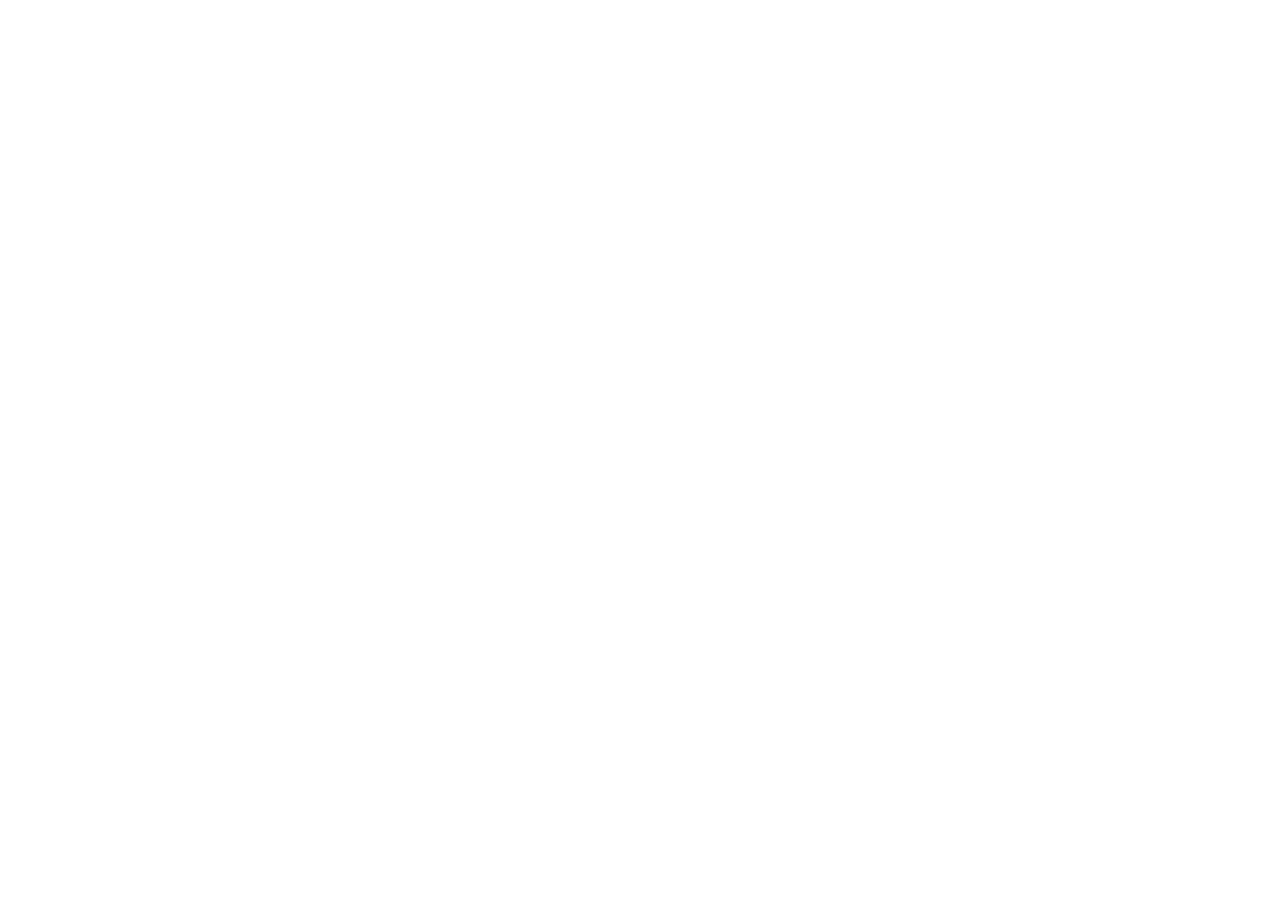
==== HTML/login.html @ ebfd6697 "made few improvements to loading times" ====
<!DOCTYPE html>
<html lang="en">
<head>
    <meta charset="UTF-8">
    <meta name="viewport" content="width=device-width, initial-scale=1.0">
    <title>Login</title>
</head>
<body>
    
</body>
</html>
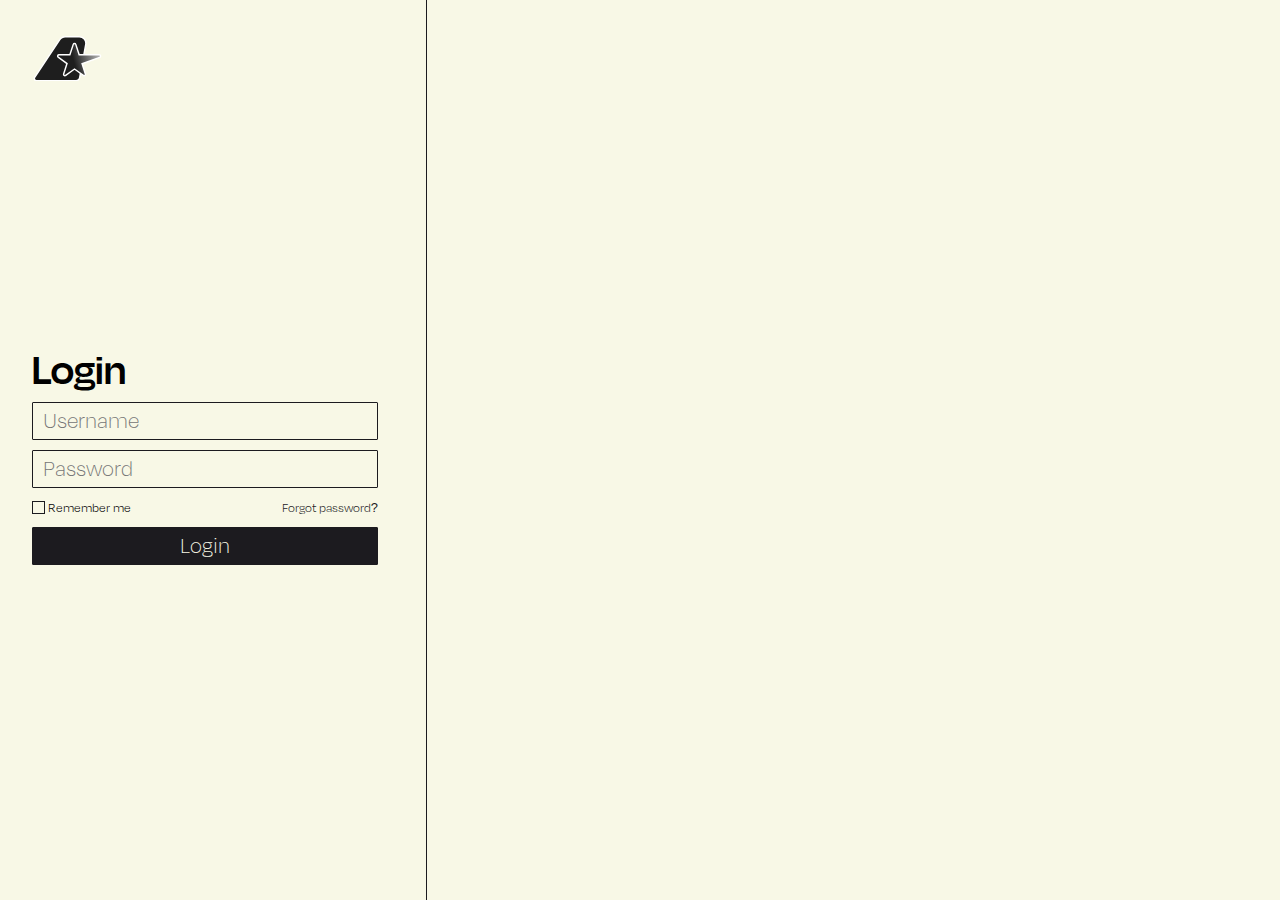
==== commit 100b927d: "fixed fonts (for real this time!) & added login page" ====
--- a/HTML/login.html
+++ b/HTML/login.html
@@ -3,9 +3,52 @@
 <head>
     <meta charset="UTF-8">
     <meta name="viewport" content="width=device-width, initial-scale=1.0">
+    <link rel="icon" type="image/png" href="../FAVICONS/favicon16.png" sizes="16x16">
+    <link rel="icon" type="image/png" href="../FAVICONS/favicon32.png" sizes="32x32">
+    <link rel="icon" type="image/png" href="../FAVICONS/favicon48.png" sizes="48x48">
+    <link rel="icon" type="image/png" href="../FAVICONS/favicon180.png" sizes="180x180">
+    <link rel="stylesheet" href="../CSS/login.css">
+    <link rel="stylesheet" href="../FONTS/fonts.css">
     <title>Login</title>
+    <style>
+        /*
+        Josh's Custom CSS Reset
+        https://www.joshwcomeau.com/css/custom-css-reset/
+        */
+        *, *::before, *::after {box-sizing: border-box;} * {margin: 0;} body {line-height: 1.5; -webkit-font-smoothing: antialiased;} img, picture, video, canvas, svg {display: block; max-width: 100%;} input, button, textarea, select {font: inherit;} p, h1, h2, h3, h4, h5, h6 {overflow-wrap: break-word;} #root, #__next {isolation: isolate;}
+    </style>
 </head>
-<body>
-    
+<body onload="reset()">
+    <a href="#">
+        <svg viewBox="0 0 1900 1247" fill="none" xmlns="http://www.w3.org/2000/svg" class="logo">
+        <path d="M1433.32 231.056L1433.32 231.048L1433.32 231.04C1443.39 175.68 1430.05 125.969 1393.57 83.6533C1357.29 41.5611 1310.64 20.192 1255.05 20.192H869.926C839.075 20.192 810.01 27.8332 783.049 43.0083C756.516 57.9423 735.278 77.5276 719.87 101.843L30.8232 1135.41C24.7349 1144.55 20.8069 1154.7 20.2578 1165.68C19.7057 1176.72 22.6428 1187.17 28.0441 1196.71L28.0502 1196.72C39.7036 1217.25 59.3137 1227.02 82.7769 1227.02H1167.22C1190.7 1227.02 1212.09 1219.6 1230.77 1205.13C1249.94 1190.28 1261.87 1170.45 1266.11 1146.52C1266.11 1146.5 1266.11 1146.48 1266.12 1146.46L1433.32 231.056Z" fill="#1E1E1E" stroke="white" stroke-width="39.6161"/>
+        <path d="M1252.13 515.407L1159.3 229.71C1148.4 196.146 1100.91 196.146 1090.01 229.71L997.178 515.407L696.779 515.407C661.487 515.407 646.813 560.568 675.365 581.312L918.393 757.882L825.564 1043.58C814.659 1077.14 853.075 1105.05 881.627 1084.31L1124.65 907.74L1367.68 1084.31C1396.23 1105.05 1434.65 1077.14 1423.74 1043.58L1332.38 762.401L1817.95 586.082C1856.28 572.165 1846.29 515.407 1805.51 515.407H1252.13Z" fill="url(#paint0_linear_49_6208)" stroke="white" stroke-width="39.6161"/>
+        <defs>
+        <linearGradient id="paint0_linear_49_6208" x1="1107.14" y1="708.568" x2="1891.42" y2="502.855" gradientUnits="userSpaceOnUse">
+        <stop stop-color="#1E1E1E"/>
+        <stop offset="1" stop-color="#C4C4C4"/>
+        </linearGradient>
+        </defs>
+        </svg>
+    </a>
+    <div class="form">
+        <form action="../index.html" onsubmit="">
+            <p class="title">Login</p>
+            <p id="warning1" class="warning hidden">Please enter your Username and Password</p>
+            <p id="warning2" class="warning hidden">Your Username or Password might be incorrect</p>
+            <input class="textinputs" type="text" placeholder="Username" id="username" required />
+            <br>
+            <input class="textinputs" type="password" placeholder="Password" id="password" required />
+            <div class="remember-forgot">
+              <label><input type="checkbox" /> Remember me</label>
+              <a href="#">Forgot password?</a>
+            </div>
+            <button type="submit" id="btn-log">Login</button>
+        </form>
+    </div>
+    <div class="gallery"></div>
 </body>
-</html>+<script src="../JS/login.js"></script>
+</html>
+
+<!-- width="1900" height="1247" -->--- a/CSS/login.css
+++ b/CSS/login.css
@@ -0,0 +1,129 @@
+body {
+    display: grid;
+    grid-template-columns: 1fr 2fr;
+    grid-template-rows: 100%;
+    grid-column-gap: 1px;
+    grid-row-gap: 0px;
+    background-color: #1c1b1f;
+}
+
+body a svg {
+    width: 72.33px;
+    height: 45.39px;
+    margin-left: 3.6vh;
+    margin-top: -96vh;
+    position: relative;
+}
+
+.hidden {
+    display: none;
+}
+
+.form {
+    height: 100vh;
+    background-color: #f8f8e6;
+    grid-area: 1 / 1 / 2 / 2;
+    display: flex;
+    flex-direction: column;
+    justify-content: center;
+}
+
+.gallery {
+    height: 100vh;
+    background-color: #f8f8e6;
+    grid-area: 1 / 2 / 2 / 3;
+}
+
+form {
+    margin-left: 3.6vh;
+}
+
+.title {
+    font-family: 'degular_display_demo', sans-serif;
+    font-weight: 600;
+    font-size: 5vh;
+}
+
+.warning {
+    font-family: 'degular_mono_demo', monospace;
+    font-weight: 500;
+    color: rgb(255, 0, 0);
+    margin-bottom: 5px;
+}
+
+input[type="checkbox"] {
+    appearance: none;
+    width: 1vw;
+    height: 1vw;
+    background-color: #f8f8e6;
+    border: 1px solid #1c1b1f;
+    cursor: pointer;
+    margin-bottom: -2px;
+}
+
+input[type="checkbox"]:checked {
+    background-color: #1c1b1f;
+    border: 1px solid #1c1b1f;
+}
+
+input[type="checkbox"]:checked::after {
+    content: '\2714';
+    font-size: 0.8vw;
+    position: absolute;
+    margin: -2px 2px 0 2px;
+    color: #f8f8e6;
+}
+
+.textinputs {
+    margin-bottom: 10px;
+    background-color: #f8f8e6;
+    border: 1px solid #1c1b1f;
+    border-radius: 1px;
+    width: 27vw;
+    font-family: 'degular_demo', sans-serif;
+    font-weight: 100;
+    font-size: 2.5vh;
+    padding-left: 10px;
+}
+
+.remember-forgot {
+    width: 27vw;
+    height: auto;
+    display: flex;
+    justify-content: space-between;
+    font-family: 'degular_demo', sans-serif;
+    font-weight: 400;
+    font-size: 1.01vw;
+}
+
+.remember-forgot a {
+    color: #1c1b1f;
+    text-decoration: none;
+}
+
+.remember-forgot a:hover {
+    text-decoration: underline;
+}
+
+button {
+    background-color: #1c1b1f;
+    border: 1px solid #1c1b1f;
+    border-radius: 1px;
+    width: 27vw;
+    font-family: 'degular_demo', sans-serif !important;
+    font-weight: 100 !important;
+    font-size: 2.5vh !important;
+    color: #f8f8e6;
+    cursor: pointer;
+    margin-top: 10px;
+}
+
+button:hover {
+    background-color: #f8f8e6;
+    border: 1px solid #1c1b1f;
+    color: #1c1b1f;
+}
+
+label {
+    cursor: pointer;
+}--- a/FONTS/fonts.css
+++ b/FONTS/fonts.css
@@ -0,0 +1,81 @@
+/* Degular Font Family 🔽 */
+
+/* Degular Light */
+@font-face {
+    font-family: "degular_demo";
+    src: url("../FONTS/Degular/DegularDemo-Light.otf") format("opentype");
+    font-weight: 300;
+    font-style: normal;
+  }
+  
+  /* Degular Thin */
+  @font-face {
+    font-family: "degular_demo";
+    src: url("../FONTS/Degular/DegularDemo-Thin.otf") format("opentype");
+    font-weight: 100;
+    font-style: normal;
+  }
+  
+  /* Degular Semibold */
+  @font-face {
+    font-family: "degular_demo";
+    src: url("../FONTS/Degular/DegularDemo-Semibold.otf") format("opentype");
+    font-weight: 600;
+    font-style: normal;
+  }
+  
+  /* Degular Display Regular - aka Normal */
+  @font-face {
+    font-family: "degular_display_demo";
+    src: url("../FONTS/Degular Display/DegularDisplayDemo-Regular.otf") format("opentype");
+    font-weight: 400;
+    font-style: normal;
+  }
+  
+  /* Degular Display Semibold */
+  @font-face {
+    font-family: "degular_display_demo";
+    src: url("../FONTS/Degular Display/DegularDisplayDemo-Semibold.otf") format("opentype");
+    font-weight: 600;
+    font-style: normal;
+  }
+  
+  /* Degular Display Thin */
+  @font-face {
+    font-family: "degular_display_demo";
+    src: url("../FONTS/Degular Display/DegularDisplayDemo-Thin.otf") format("opentype");
+    font-weight: 100;
+    font-style: normal;
+  }
+  
+  /* Degular Display Light */
+  @font-face {
+    font-family: "degular_display_demo";
+    src: url("../FONTS/Degular Display/DegularDisplayDemo-Light.otf") format("opentype");
+    font-weight: 300;
+    font-style: normal;
+  }
+  
+  /* Degular Display Medium */
+  @font-face {
+    font-family: "degular_display_demo";
+    src: url("../FONTS/Degular Display/DegularDisplayDemo-Medium.otf") format("opentype");
+    font-weight: 500;
+    font-style: normal;
+  }
+  
+  /* Degular Mono Light */
+  @font-face {
+    font-family: "degular_mono_demo";
+    src: url("../FONTS/Degular Mono/DegularMonoDemo-Light.otf") format("opentype");
+    font-weight: 300;
+    font-style: normal;
+  }
+
+  /* Degular Mono Regular */
+  @font-face {
+    font-family: "degular_mono_demo";
+    src: url("../FONTS/Degular Mono/DegularMonoDemo-Regular.otf") format("opentype");
+    font-weight: 400;
+    font-style: normal;
+  }  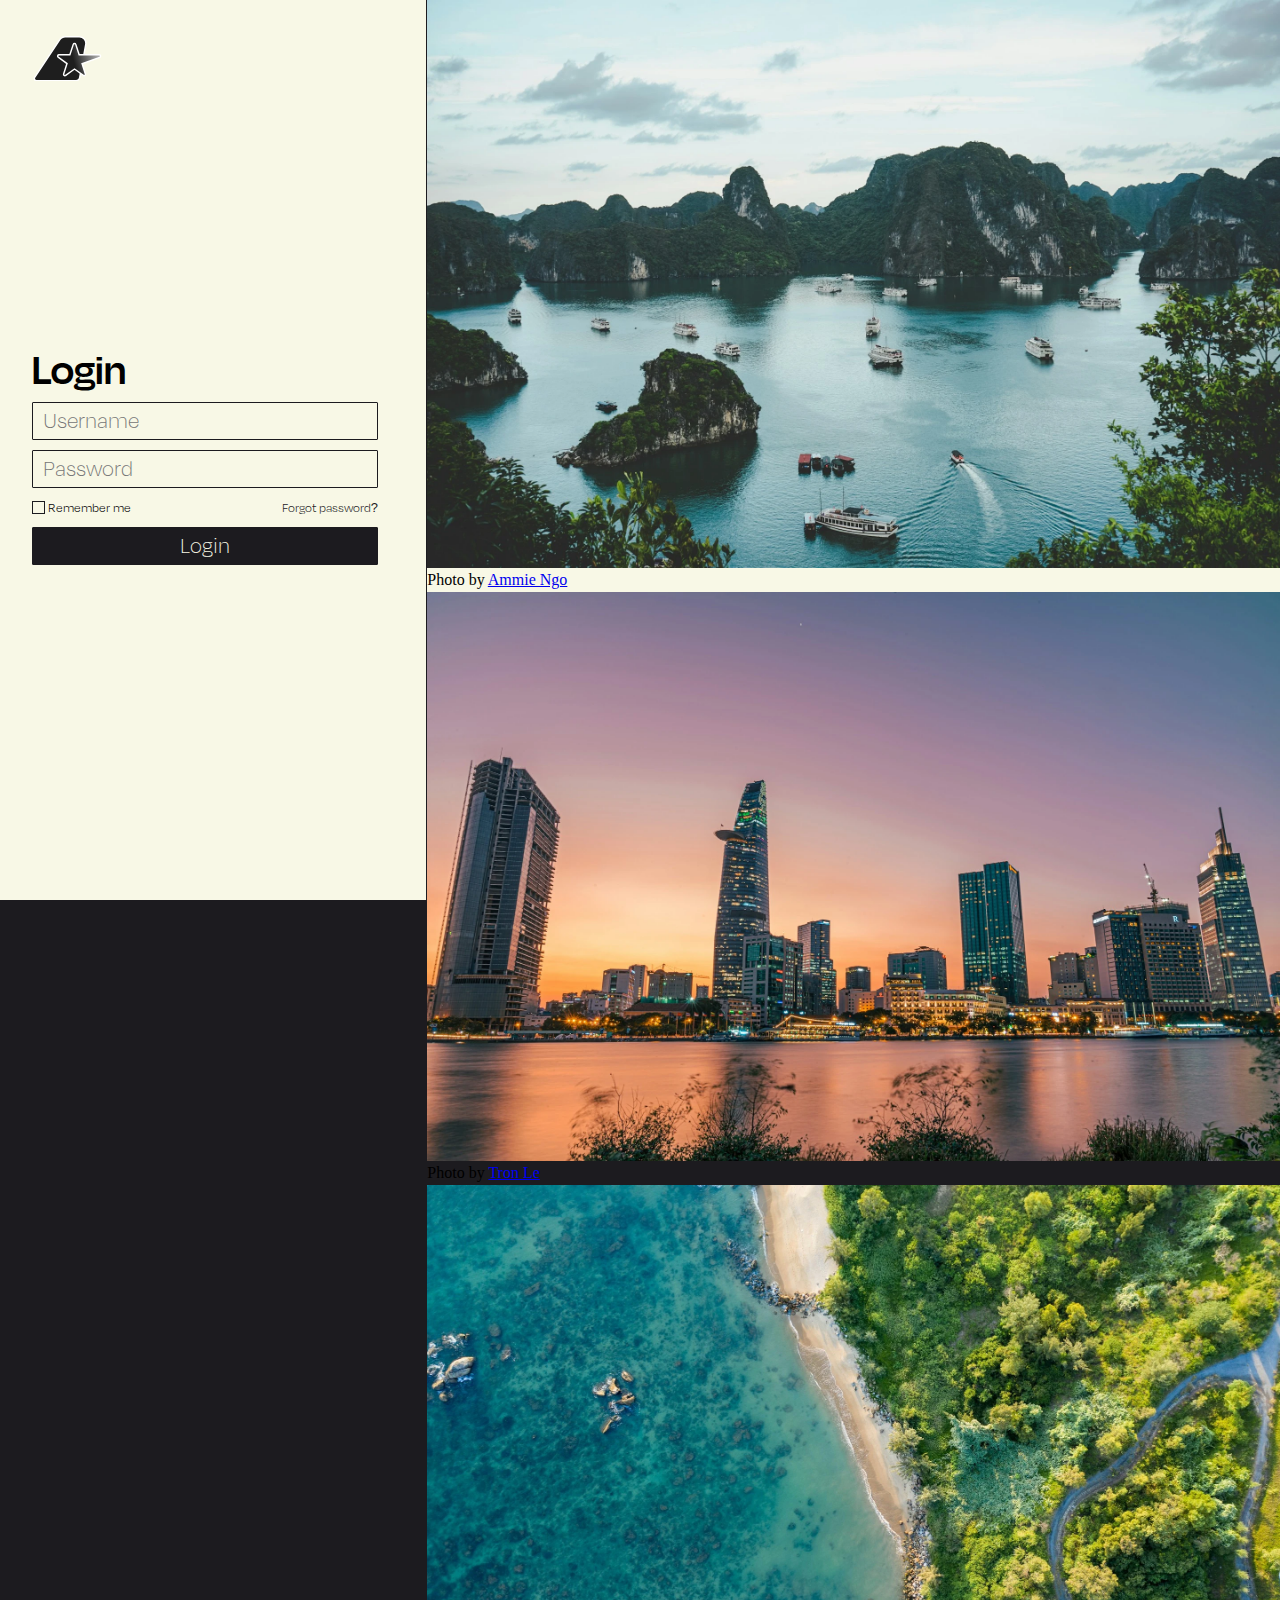
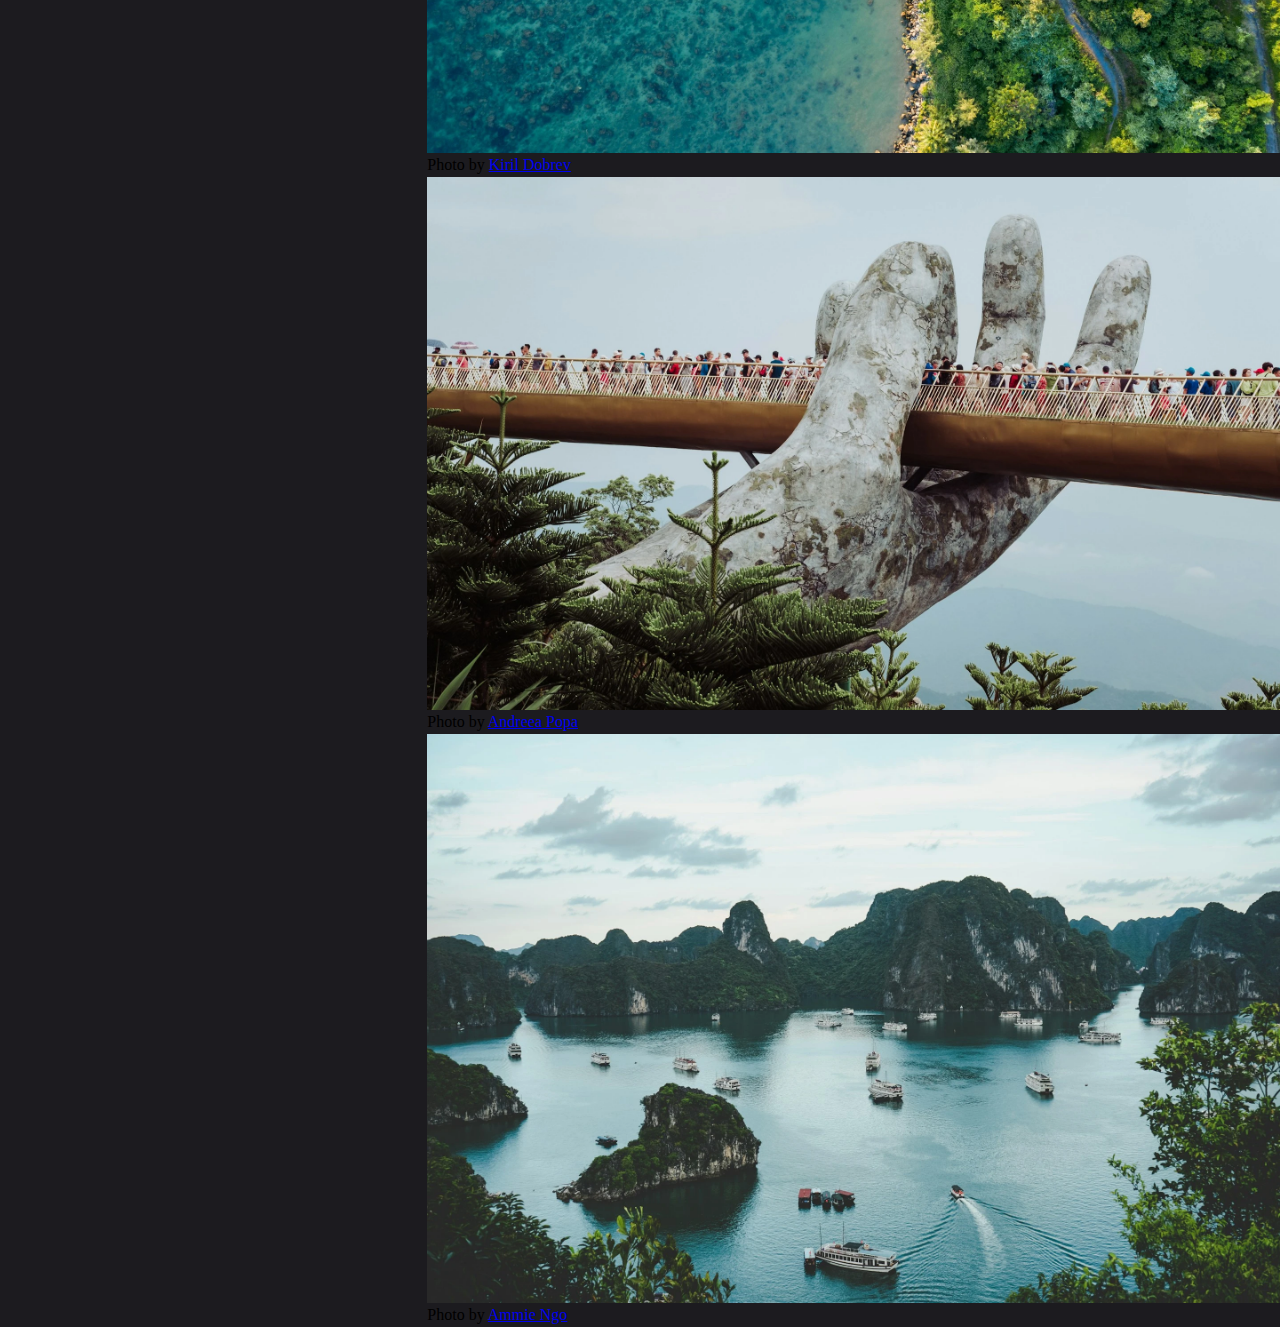
==== commit 1624395c: "added travel offers" ====
--- a/HTML/login.html
+++ b/HTML/login.html
@@ -9,7 +9,8 @@
     <link rel="icon" type="image/png" href="../FAVICONS/favicon180.png" sizes="180x180">
     <link rel="stylesheet" href="../CSS/login.css">
     <link rel="stylesheet" href="../FONTS/fonts.css">
-    <title>Login</title>
+    <link rel="stylesheet" href="https://fonts.googleapis.com/css2?family=Material+Symbols+Outlined:opsz,wght,FILL,GRAD@20,400,0,0" />
+    <title>Login | Generic Travel Agency</title>
     <style>
         /*
         Josh's Custom CSS Reset
@@ -18,7 +19,7 @@
         *, *::before, *::after {box-sizing: border-box;} * {margin: 0;} body {line-height: 1.5; -webkit-font-smoothing: antialiased;} img, picture, video, canvas, svg {display: block; max-width: 100%;} input, button, textarea, select {font: inherit;} p, h1, h2, h3, h4, h5, h6 {overflow-wrap: break-word;} #root, #__next {isolation: isolate;}
     </style>
 </head>
-<body onload="reset()">
+<body>
     <a href="#">
         <svg viewBox="0 0 1900 1247" fill="none" xmlns="http://www.w3.org/2000/svg" class="logo">
         <path d="M1433.32 231.056L1433.32 231.048L1433.32 231.04C1443.39 175.68 1430.05 125.969 1393.57 83.6533C1357.29 41.5611 1310.64 20.192 1255.05 20.192H869.926C839.075 20.192 810.01 27.8332 783.049 43.0083C756.516 57.9423 735.278 77.5276 719.87 101.843L30.8232 1135.41C24.7349 1144.55 20.8069 1154.7 20.2578 1165.68C19.7057 1176.72 22.6428 1187.17 28.0441 1196.71L28.0502 1196.72C39.7036 1217.25 59.3137 1227.02 82.7769 1227.02H1167.22C1190.7 1227.02 1212.09 1219.6 1230.77 1205.13C1249.94 1190.28 1261.87 1170.45 1266.11 1146.52C1266.11 1146.5 1266.11 1146.48 1266.12 1146.46L1433.32 231.056Z" fill="#1E1E1E" stroke="white" stroke-width="39.6161"/>
@@ -40,15 +41,38 @@
             <br>
             <input class="textinputs" type="password" placeholder="Password" id="password" required />
             <div class="remember-forgot">
-              <label><input type="checkbox" /> Remember me</label>
+              <label><input id="remembersession" type="checkbox" /> Remember me</label>
               <a href="#">Forgot password?</a>
             </div>
             <button type="submit" id="btn-log">Login</button>
         </form>
     </div>
-    <div class="gallery"></div>
+    <div class="gallery">
+        <div class="gallery_container">
+            <img src="../IMG/img26.webp" alt="">
+            <div class="author">
+                <p>Photo by <a href="https://unsplash.com/@ammiengo">Ammie Ngo</a></p>
+            </div>
+            <img src="../IMG/img27.webp" alt="">
+            <div class="author">
+                <p>Photo by <a href="https://unsplash.com/@tronle_sg">Tron Le</a></p>
+            </div>
+            <img src="../IMG/img28.webp" alt="">
+            <div class="author">
+                <p>Photo by <a href="https://unsplash.com/@kirildobrev">Kiril Dobrev</a></p>
+            </div>
+            <img src="../IMG/img29.webp" alt="">
+            <div class="author">
+                <p>Photo by <a href="https://unsplash.com/@elfcodobelf">Andreea Popa</a></p>
+            </div>
+            <img src="../IMG/img26.webp" alt="">
+            <div class="author">
+                <p>Photo by <a href="https://unsplash.com/@ammiengo">Ammie Ngo</a></p>
+            </div>
+        </div>
+    </div>
+    <script src="../JS/login.js"></script>
 </body>
-<script src="../JS/login.js"></script>
 </html>
 
 <!-- width="1900" height="1247" -->